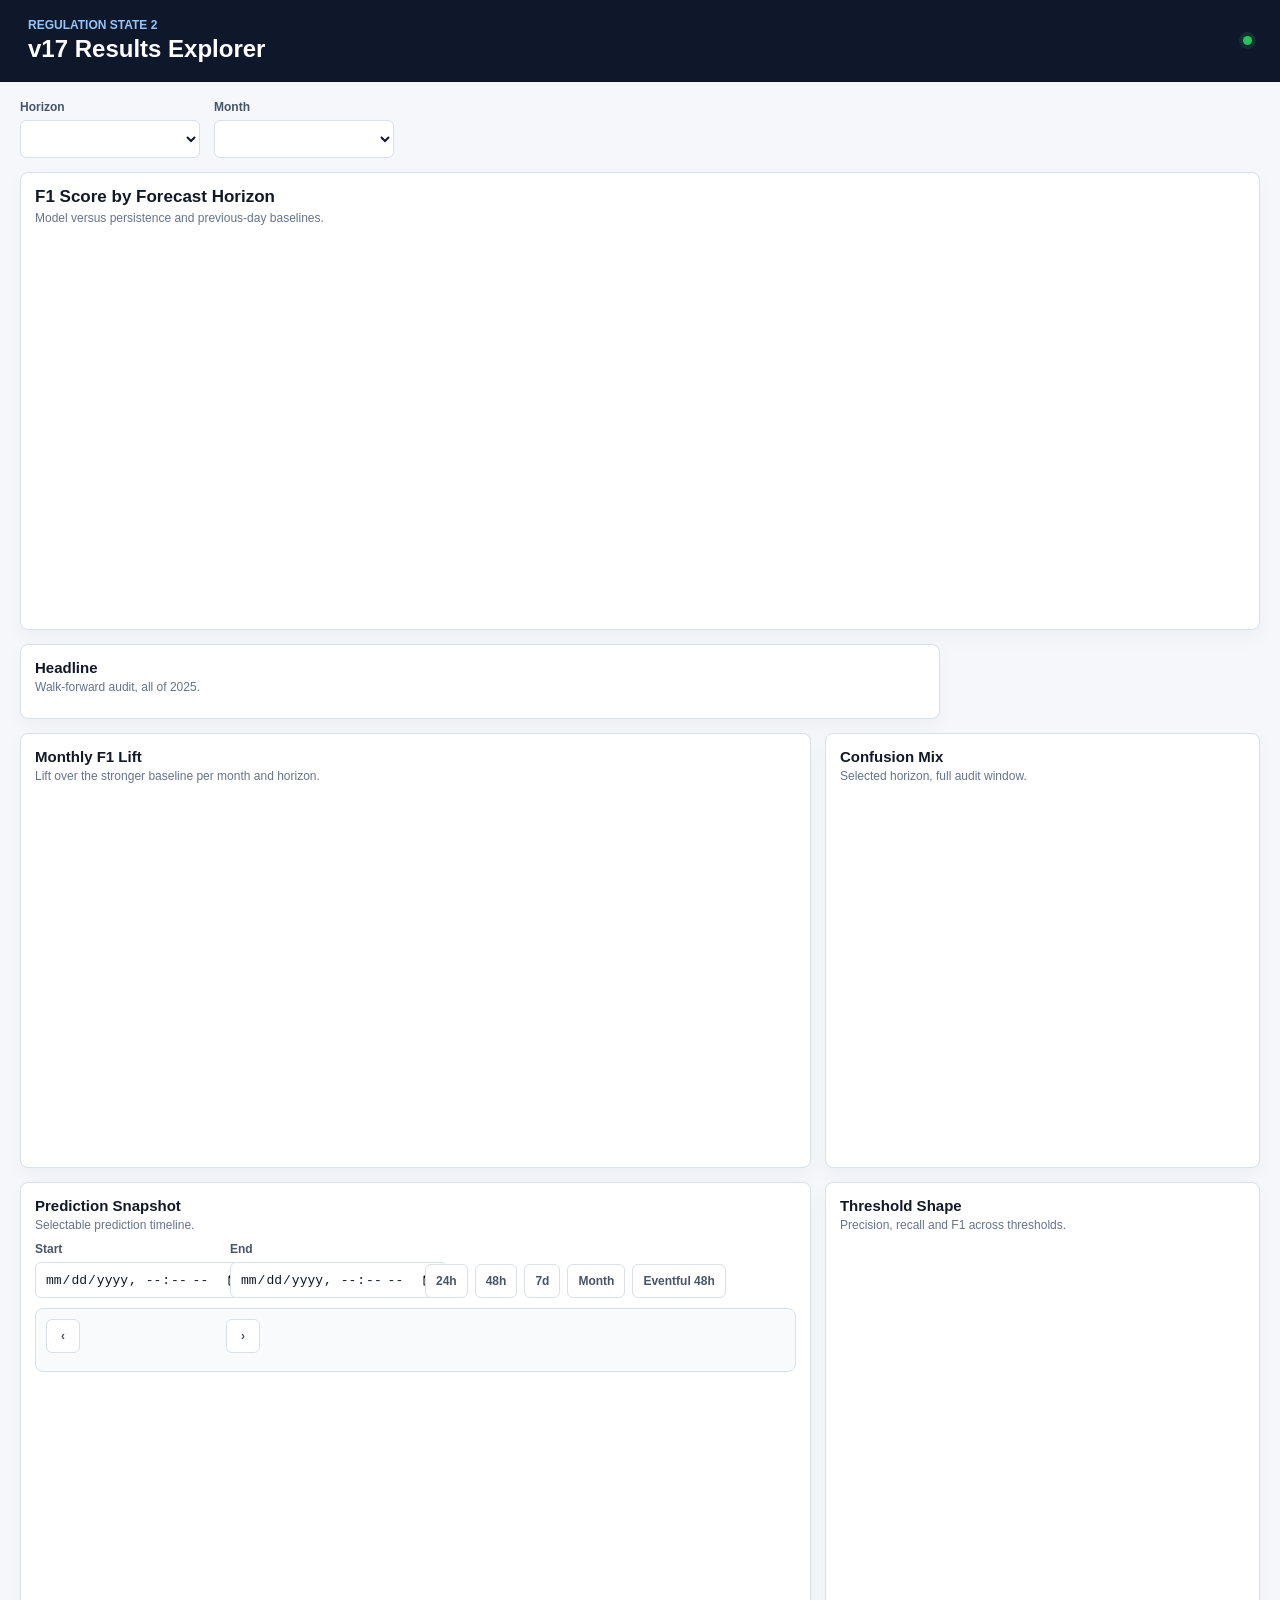
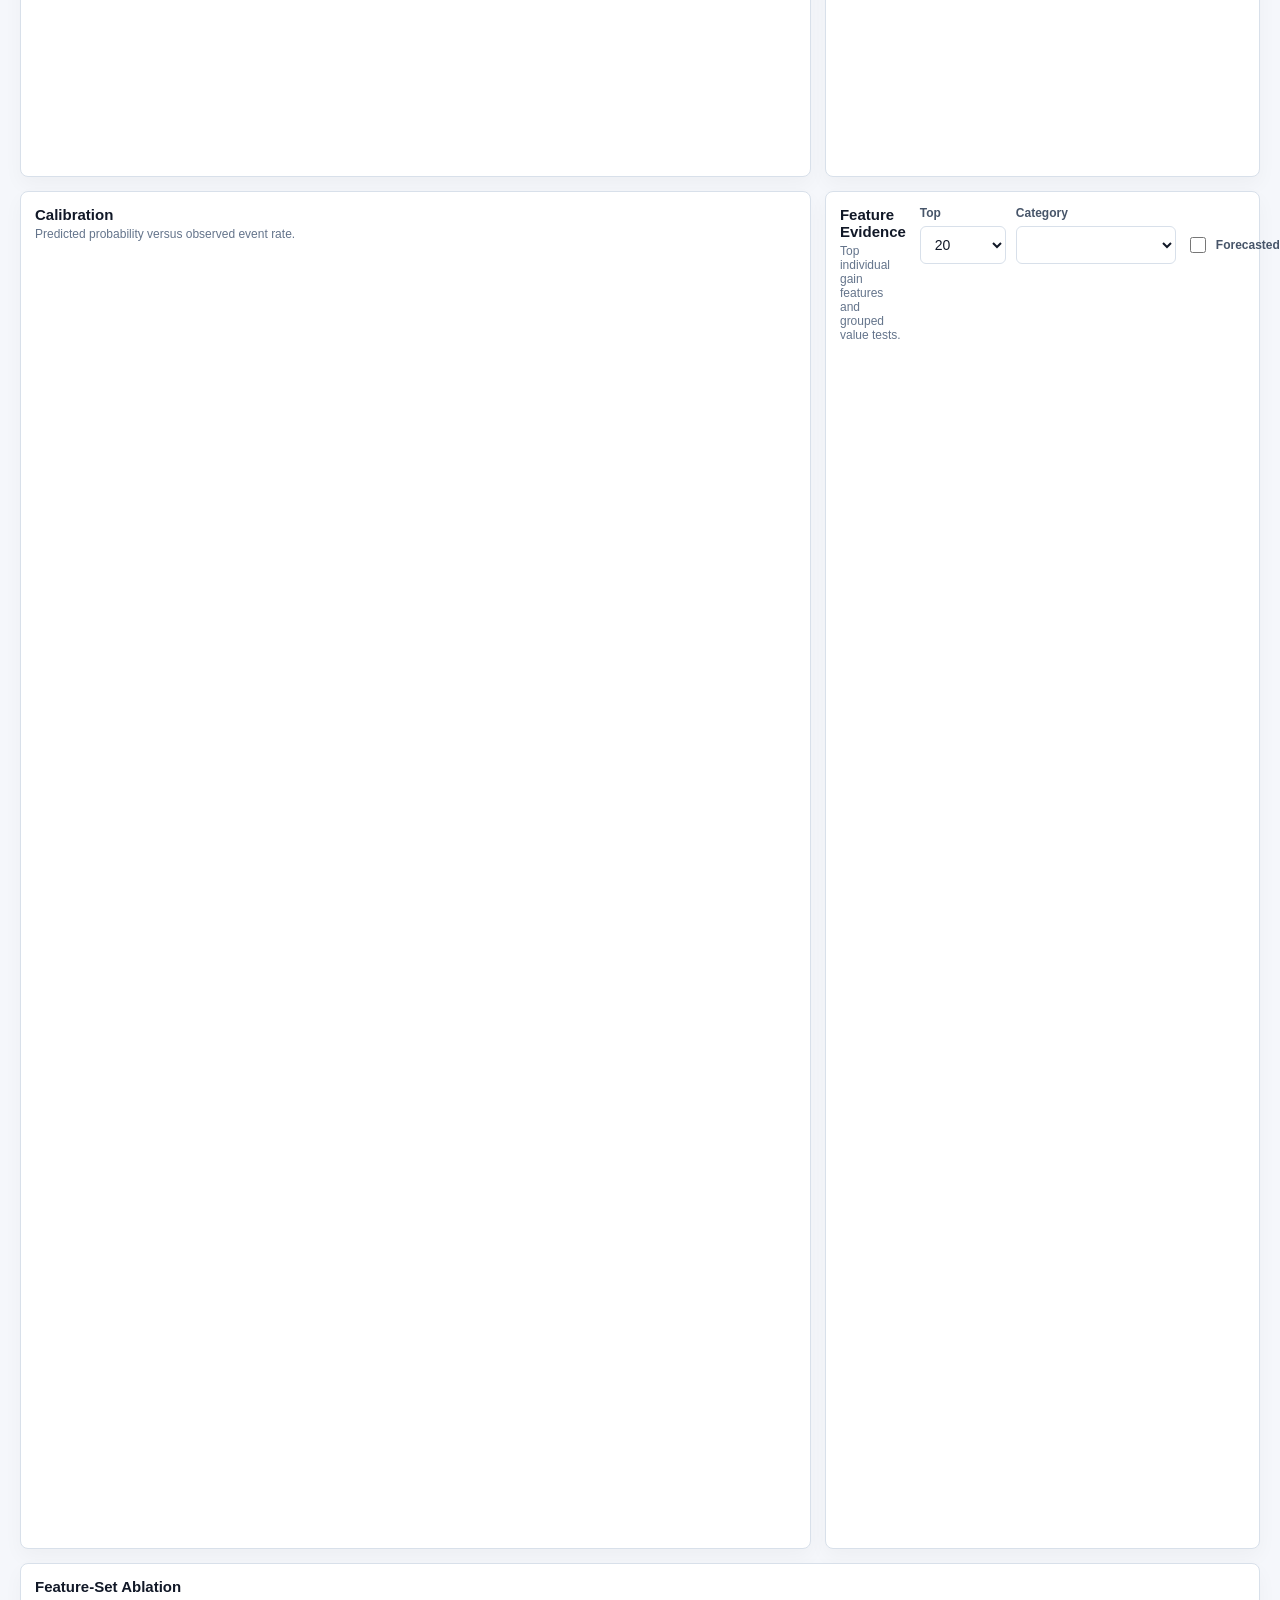
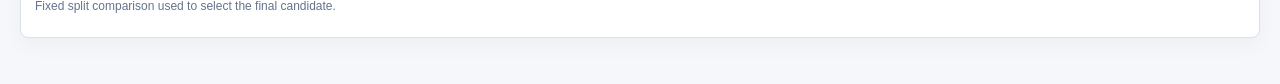
==== v17_results_browser_app/index.html @ 8ae84185 "Initial app deployment" ====
<!doctype html>
<html lang="en">
<head>
  <meta charset="utf-8">
  <meta name="viewport" content="width=device-width, initial-scale=1">
  <title>v17 State 2 Results Explorer</title>
  <link rel="stylesheet" href="styles.css">
</head>
<body>
  <header class="app-header">
    <div>
      <div class="eyebrow">Regulation State 2</div>
      <h1>v17 Results Explorer</h1>
    </div>
    <div class="header-meta">
      <span id="artifactStamp"></span>
      <span class="status-dot"></span>
    </div>
  </header>

  <main>
    <section class="control-band">
      <label>
        Horizon
        <select id="horizonSelect"></select>
      </label>
      <label>
        Month
        <select id="monthSelect"></select>
      </label>
      <div class="summary-strip" id="summaryStrip"></div>
    </section>

    <section class="grid overview-grid">
      <article class="panel full feature-panel">
        <div class="panel-head">
          <div>
            <h2>F1 Score by Forecast Horizon</h2>
            <p>Model versus persistence and previous-day baselines.</p>
          </div>
        </div>
        <div id="f1Chart" class="chart chart-tall"></div>
      </article>

      <article class="panel">
        <div class="panel-head">
          <div>
            <h2>Headline</h2>
            <p>Walk-forward audit, all of 2025.</p>
          </div>
        </div>
        <div class="metric-stack" id="headlineMetrics"></div>
      </article>
    </section>

    <section class="grid">
      <article class="panel wide">
        <div class="panel-head">
          <div>
            <h2>Monthly F1 Lift</h2>
            <p>Lift over the stronger baseline per month and horizon.</p>
          </div>
        </div>
        <div id="heatmap" class="chart chart-heatmap"></div>
      </article>

      <article class="panel">
        <div class="panel-head">
          <div>
            <h2>Confusion Mix</h2>
            <p>Selected horizon, full audit window.</p>
          </div>
        </div>
        <div id="confusionPanel" class="confusion-panel"></div>
      </article>
    </section>

    <section class="grid">
      <article class="panel wide">
        <div class="panel-head">
          <div>
            <h2>Prediction Snapshot</h2>
            <p id="snapshotTitle">Selectable prediction timeline.</p>
          </div>
          <div class="mini-stats" id="snapshotStats"></div>
        </div>
        <div class="snapshot-controls">
          <label>
            Start
            <input id="snapshotStart" type="datetime-local" step="900">
          </label>
          <label>
            End
            <input id="snapshotEnd" type="datetime-local" step="900">
          </label>
          <div class="button-row">
            <button type="button" data-range-hours="24">24h</button>
            <button type="button" data-range-hours="48">48h</button>
            <button type="button" data-range-days="7">7d</button>
            <button type="button" id="monthRangeButton">Month</button>
            <button type="button" id="eventfulRangeButton">Eventful 48h</button>
          </div>
        </div>
        <div class="inline-date-picker">
          <div class="calendar-toolbar">
            <button type="button" id="calendarPrev" aria-label="Previous month">‹</button>
            <strong id="calendarMonthLabel"></strong>
            <button type="button" id="calendarNext" aria-label="Next month">›</button>
            <span id="rangePickHint"></span>
          </div>
          <div class="date-grid" id="dateGrid"></div>
        </div>
        <div id="snapshotChart" class="chart chart-tall"></div>
      </article>

      <article class="panel">
        <div class="panel-head">
          <div>
            <h2>Threshold Shape</h2>
            <p>Precision, recall and F1 across thresholds.</p>
          </div>
        </div>
        <div id="thresholdChart" class="chart"></div>
      </article>
    </section>

    <section class="grid">
      <article class="panel">
        <div class="panel-head">
          <div>
            <h2>Calibration</h2>
            <p>Predicted probability versus observed event rate.</p>
          </div>
        </div>
        <div id="calibrationChart" class="chart"></div>
      </article>

      <article class="panel wide">
        <div class="panel-head">
          <div>
            <h2>Feature Evidence</h2>
            <p>Top individual gain features and grouped value tests.</p>
          </div>
          <div class="feature-controls">
            <label>
              Top
              <select id="featureCountSelect">
                <option value="10">10</option>
                <option value="20" selected>20</option>
                <option value="50">50</option>
                <option value="100">100</option>
              </select>
            </label>
            <label>
              Category
              <select id="featureCategorySelect"></select>
            </label>
            <label class="checkbox-label">
              <input id="forecastOnlyToggle" type="checkbox">
              Forecasted only
            </label>
          </div>
        </div>
        <div class="feature-layout">
          <div id="featureBars" class="chart feature-bars"></div>
          <div id="categoryBars" class="chart category-bars"></div>
        </div>
      </article>
    </section>

    <section class="grid">
      <article class="panel full">
        <div class="panel-head">
          <div>
            <h2>Feature-Set Ablation</h2>
            <p>Fixed split comparison used to select the final candidate.</p>
          </div>
        </div>
        <div class="table-wrap">
          <table id="ablationTable"></table>
        </div>
      </article>
    </section>
  </main>

  <script src="data/results.js"></script>
  <script src="app.js"></script>
</body>
</html>
---- v17_results_browser_app/styles.css ----
:root {
  --bg: #f5f7fb;
  --panel: #ffffff;
  --ink: #111827;
  --muted: #64748b;
  --line: #d8e0ea;
  --blue: #2563eb;
  --blue-soft: #dbeafe;
  --green: #059669;
  --green-soft: #dcfce7;
  --orange: #f97316;
  --slate: #475569;
  --red: #dc2626;
  --cyan: #0891b2;
}

* {
  box-sizing: border-box;
}

body {
  margin: 0;
  background: var(--bg);
  color: var(--ink);
  font-family: "Segoe UI", Arial, sans-serif;
  letter-spacing: 0;
}

.app-header {
  display: flex;
  align-items: center;
  justify-content: space-between;
  padding: 18px 28px;
  background: #0f172a;
  color: white;
  border-bottom: 1px solid #0b1220;
}

.eyebrow {
  color: #93c5fd;
  font-size: 12px;
  font-weight: 700;
  text-transform: uppercase;
}

h1,
h2,
p {
  margin: 0;
}

h1 {
  margin-top: 3px;
  font-size: 24px;
  font-weight: 760;
}

h2 {
  font-size: 15px;
  font-weight: 760;
}

p {
  color: var(--muted);
  font-size: 12px;
  margin-top: 4px;
}

.header-meta {
  display: flex;
  align-items: center;
  gap: 10px;
  color: #cbd5e1;
  font-size: 12px;
}

.status-dot {
  width: 9px;
  height: 9px;
  border-radius: 999px;
  background: #22c55e;
  box-shadow: 0 0 0 4px rgba(34, 197, 94, 0.14);
}

main {
  max-width: 1480px;
  margin: 0 auto;
  padding: 18px 20px 32px;
}

.control-band {
  display: grid;
  grid-template-columns: 180px 180px 1fr;
  align-items: end;
  gap: 14px;
  margin-bottom: 14px;
}

label {
  display: grid;
  gap: 6px;
  color: var(--slate);
  font-size: 12px;
  font-weight: 700;
}

select {
  width: 100%;
  height: 38px;
  border: 1px solid var(--line);
  border-radius: 6px;
  background: white;
  color: var(--ink);
  font-size: 14px;
  padding: 0 10px;
}

input[type="datetime-local"] {
  width: 100%;
  height: 36px;
  border: 1px solid var(--line);
  border-radius: 6px;
  background: white;
  color: var(--ink);
  font-size: 13px;
  padding: 0 9px;
}

button {
  height: 34px;
  border: 1px solid var(--line);
  border-radius: 6px;
  background: #ffffff;
  color: var(--slate);
  font-size: 12px;
  font-weight: 740;
  cursor: pointer;
  padding: 0 10px;
}

button:hover {
  border-color: #93c5fd;
  color: var(--blue);
  background: #eff6ff;
}

.summary-strip {
  display: grid;
  grid-template-columns: repeat(4, minmax(0, 1fr));
  gap: 10px;
}

.strip-item,
.metric-card {
  background: var(--panel);
  border: 1px solid var(--line);
  border-radius: 8px;
  padding: 10px 12px;
}

.strip-label,
.metric-label {
  color: var(--muted);
  font-size: 11px;
  font-weight: 700;
  text-transform: uppercase;
}

.strip-value,
.metric-value {
  margin-top: 3px;
  color: var(--ink);
  font-size: 19px;
  font-weight: 780;
}

.strip-note,
.metric-note {
  margin-top: 2px;
  color: var(--muted);
  font-size: 11px;
}

.grid {
  display: grid;
  grid-template-columns: minmax(0, 1fr) minmax(320px, 0.55fr);
  gap: 14px;
  margin-bottom: 14px;
}

.overview-grid {
  grid-template-columns: minmax(0, 1.35fr) minmax(300px, 0.45fr);
}

.panel {
  min-width: 0;
  background: var(--panel);
  border: 1px solid var(--line);
  border-radius: 8px;
  padding: 14px;
  box-shadow: 0 8px 20px rgba(15, 23, 42, 0.035);
}

.panel.full {
  grid-column: 1 / -1;
}

.panel-head {
  display: flex;
  justify-content: space-between;
  align-items: start;
  gap: 14px;
  margin-bottom: 10px;
}

.chart {
  width: 100%;
  min-height: 285px;
}

.chart-tall {
  min-height: 380px;
}

.chart-heatmap {
  min-height: 360px;
}

.metric-stack {
  display: grid;
  gap: 10px;
}

.metric-card.primary {
  border-color: #bfdbfe;
  background: #eff6ff;
}

.metric-card.success {
  border-color: #bbf7d0;
  background: #f0fdf4;
}

.metric-card.warn {
  border-color: #fed7aa;
  background: #fff7ed;
}

.mini-stats {
  display: flex;
  flex-wrap: wrap;
  gap: 8px;
  justify-content: flex-end;
}

.mini-stat {
  min-width: 88px;
  border: 1px solid var(--line);
  border-radius: 6px;
  padding: 7px 9px;
  text-align: right;
}

.mini-stat b {
  display: block;
  font-size: 15px;
}

.mini-stat span {
  color: var(--muted);
  font-size: 10px;
  font-weight: 700;
  text-transform: uppercase;
}

.snapshot-controls {
  display: grid;
  grid-template-columns: 185px 185px 1fr;
  gap: 10px;
  align-items: end;
  margin-bottom: 10px;
}

.button-row {
  display: flex;
  flex-wrap: wrap;
  gap: 7px;
}

.inline-date-picker {
  display: grid;
  gap: 8px;
  margin-bottom: 10px;
  padding: 10px;
  border: 1px solid var(--line);
  border-radius: 8px;
  background: #f8fafc;
}

.calendar-toolbar {
  display: grid;
  grid-template-columns: 34px minmax(130px, max-content) 34px 1fr;
  align-items: center;
  gap: 8px;
}

.calendar-toolbar strong {
  font-size: 13px;
  text-align: center;
}

.calendar-toolbar span {
  color: var(--muted);
  font-size: 12px;
}

.date-grid {
  display: grid;
  grid-template-columns: repeat(7, minmax(0, 1fr));
  gap: 5px;
}

.date-cell {
  height: 30px;
  border: 1px solid transparent;
  border-radius: 5px;
  background: white;
  color: var(--slate);
  font-size: 12px;
  font-weight: 720;
}

.date-cell.header {
  height: auto;
  border: 0;
  background: transparent;
  color: var(--muted);
  cursor: default;
  font-size: 10px;
  text-transform: uppercase;
}

.date-cell.blank {
  border: 0;
  background: transparent;
  cursor: default;
}

.date-cell.in-range {
  border-color: #bfdbfe;
  background: #dbeafe;
  color: #1e40af;
}

.date-cell.range-edge {
  border-color: var(--blue);
  background: var(--blue);
  color: white;
}

.date-cell.pending {
  border-color: var(--orange);
  background: #fff7ed;
  color: #9a3412;
}

.date-cell:disabled {
  opacity: 0.35;
  cursor: not-allowed;
}

.confusion-panel {
  display: grid;
  gap: 12px;
}

.confusion-grid {
  display: grid;
  grid-template-columns: repeat(2, minmax(0, 1fr));
  gap: 8px;
}

.conf-cell {
  border: 1px solid var(--line);
  border-radius: 6px;
  padding: 12px;
}

.conf-cell strong {
  display: block;
  font-size: 22px;
}

.conf-cell span {
  color: var(--muted);
  font-size: 11px;
  font-weight: 700;
  text-transform: uppercase;
}

.conf-cell.good {
  background: #eff6ff;
  border-color: #bfdbfe;
}

.conf-cell.bad {
  background: #fff7ed;
  border-color: #fed7aa;
}

.feature-layout {
  display: grid;
  grid-template-columns: 1fr;
  gap: 22px;
}

.feature-controls {
  display: grid;
  grid-template-columns: 86px minmax(160px, 220px) max-content;
  gap: 10px;
  align-items: end;
}

.checkbox-label {
  display: flex;
  align-items: center;
  gap: 7px;
  height: 38px;
  white-space: nowrap;
}

.checkbox-label input {
  width: 16px;
  height: 16px;
  accent-color: var(--blue);
}

.feature-bars,
.category-bars {
  min-height: 740px;
}

.feature-bars {
  width: 100%;
}

.compact-feature-list {
  display: grid;
  gap: 10px;
  min-height: 0;
}

.compact-feature-title {
  color: var(--muted);
  font-size: 12px;
  font-weight: 760;
}

.feature-item {
  display: grid;
  gap: 6px;
  border: 1px solid var(--line);
  border-radius: 7px;
  padding: 9px;
  background: #ffffff;
}

.feature-item-head {
  display: grid;
  grid-template-columns: minmax(0, 1fr) auto;
  gap: 8px;
  align-items: baseline;
}

.feature-item-head strong {
  overflow-wrap: anywhere;
  font-size: 12px;
  line-height: 1.25;
}

.feature-item-head span {
  color: var(--blue);
  font-size: 12px;
  font-weight: 800;
}

.feature-item-meta {
  color: var(--muted);
  font-size: 10.5px;
  line-height: 1.25;
}

.feature-bar-track {
  width: 100%;
  height: 9px;
  overflow: hidden;
  border-radius: 99px;
  background: #e2e8f0;
}

.feature-bar-fill {
  height: 100%;
  border-radius: 99px;
}

.feature-heat-row {
  display: grid;
  grid-template-columns: repeat(8, minmax(0, 1fr));
  gap: 4px;
}

.feature-heat-cell {
  height: 13px;
  border: 1px solid #dbeafe;
  border-radius: 4px;
}

.empty-state {
  display: grid;
  place-items: center;
  min-height: 180px;
  color: var(--muted);
  font-size: 13px;
}

.category-bars {
  min-height: 420px;
}

.feature-panel .panel-head {
  align-items: end;
}

.feature-panel h2 {
  font-size: 17px;
}

.feature-panel p {
  max-width: 360px;
}

.table-wrap {
  overflow-x: auto;
}

table {
  width: 100%;
  border-collapse: collapse;
  font-size: 12px;
}

th,
td {
  padding: 9px 10px;
  border-bottom: 1px solid var(--line);
  text-align: right;
  white-space: nowrap;
}

th:first-child,
td:first-child {
  text-align: left;
}

th {
  color: var(--muted);
  font-size: 11px;
  text-transform: uppercase;
}

.axis text,
.legend,
.svg-label {
  fill: var(--slate);
  font-size: 11px;
}

.axis line,
.axis path,
.grid-line {
  stroke: var(--line);
}

.tooltip {
  position: fixed;
  pointer-events: none;
  z-index: 10;
  max-width: 300px;
  background: #111827;
  color: white;
  border-radius: 6px;
  padding: 8px 10px;
  font-size: 12px;
  line-height: 1.35;
  box-shadow: 0 12px 28px rgba(15, 23, 42, 0.22);
  opacity: 0;
  transform: translate(-50%, -110%);
  transition: opacity 0.12s ease;
}

@media (max-width: 1050px) {
  .control-band,
  .grid,
  .snapshot-controls,
  .overview-grid,
  .feature-controls,
  .feature-layout {
    grid-template-columns: 1fr;
  }

  .summary-strip {
    grid-template-columns: repeat(2, minmax(0, 1fr));
  }
}

@media (max-width: 640px) {
  .app-header {
    align-items: flex-start;
    flex-direction: column;
    gap: 8px;
    padding: 16px;
  }

  main {
    padding: 12px;
  }

  .summary-strip {
    grid-template-columns: 1fr;
  }
}
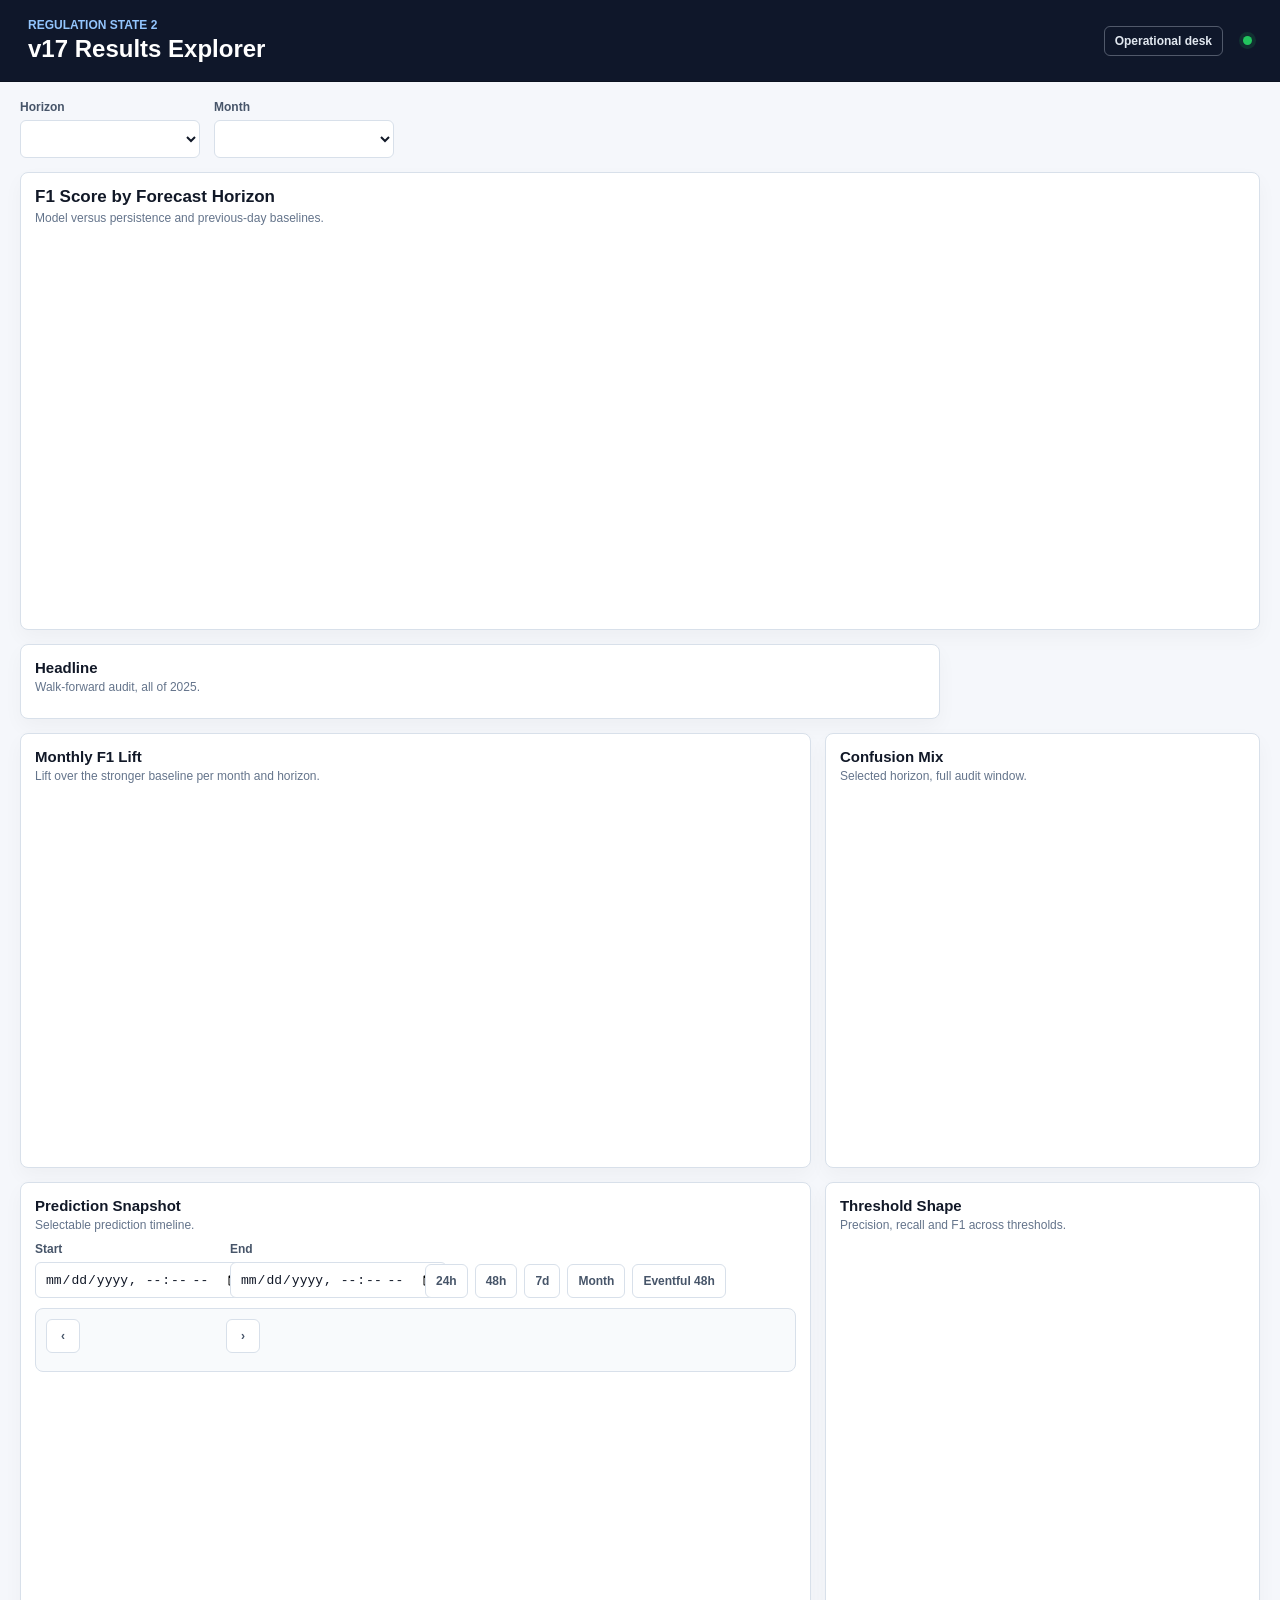
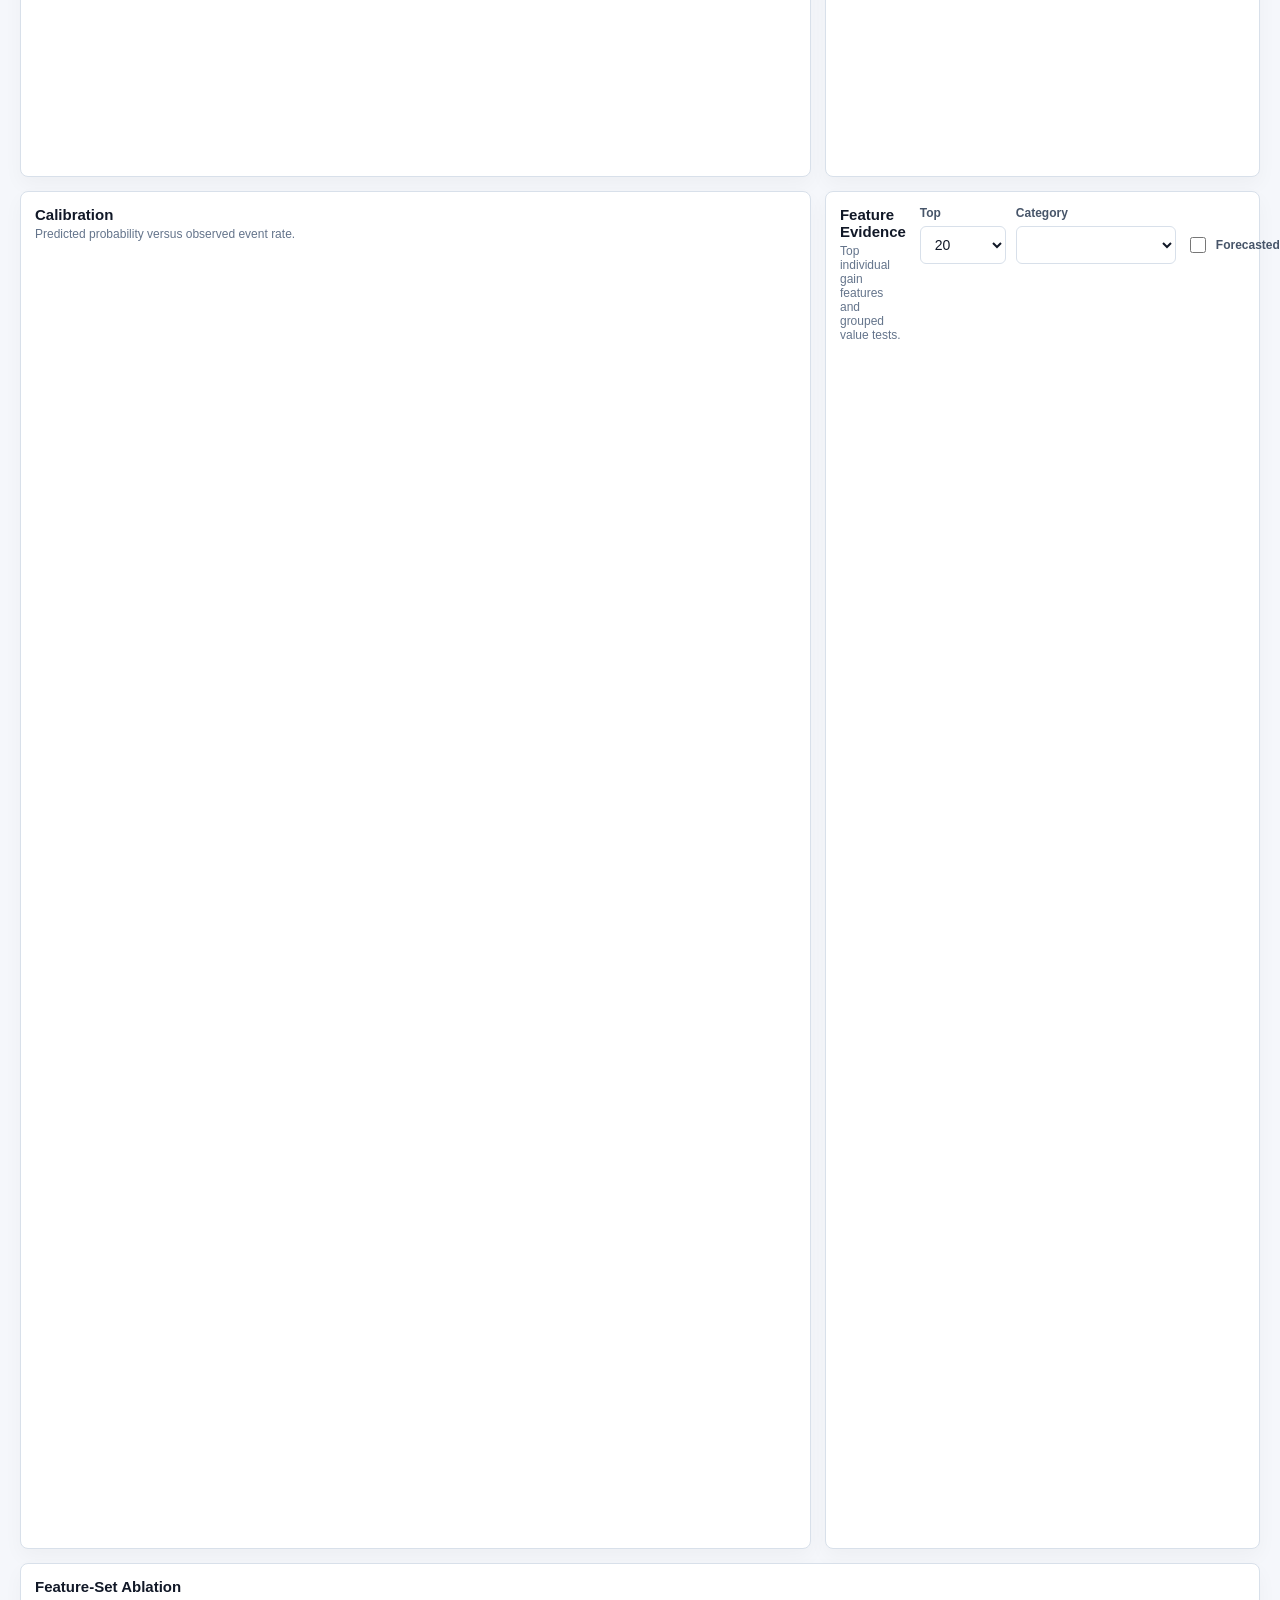
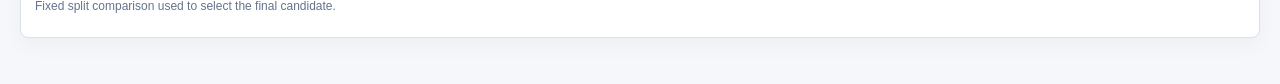
==== commit 2f2bceb4: "Create operational dashboard" ====
--- a/v17_results_browser_app/index.html
+++ b/v17_results_browser_app/index.html
@@ -13,6 +13,7 @@
       <h1>v17 Results Explorer</h1>
     </div>
     <div class="header-meta">
+      <a class="view-link" href="operational.html">Operational desk</a>
       <span id="artifactStamp"></span>
       <span class="status-dot"></span>
     </div>
--- a/v17_results_browser_app/styles.css
+++ b/v17_results_browser_app/styles.css
@@ -74,6 +74,24 @@
   font-size: 12px;
 }
 
+.view-link {
+  display: inline-flex;
+  align-items: center;
+  height: 30px;
+  border: 1px solid rgba(203, 213, 225, 0.35);
+  border-radius: 6px;
+  color: #e2e8f0;
+  text-decoration: none;
+  font-size: 12px;
+  font-weight: 740;
+  padding: 0 10px;
+}
+
+.view-link:hover {
+  border-color: #93c5fd;
+  background: rgba(37, 99, 235, 0.22);
+}
+
 .status-dot {
   width: 9px;
   height: 9px;
